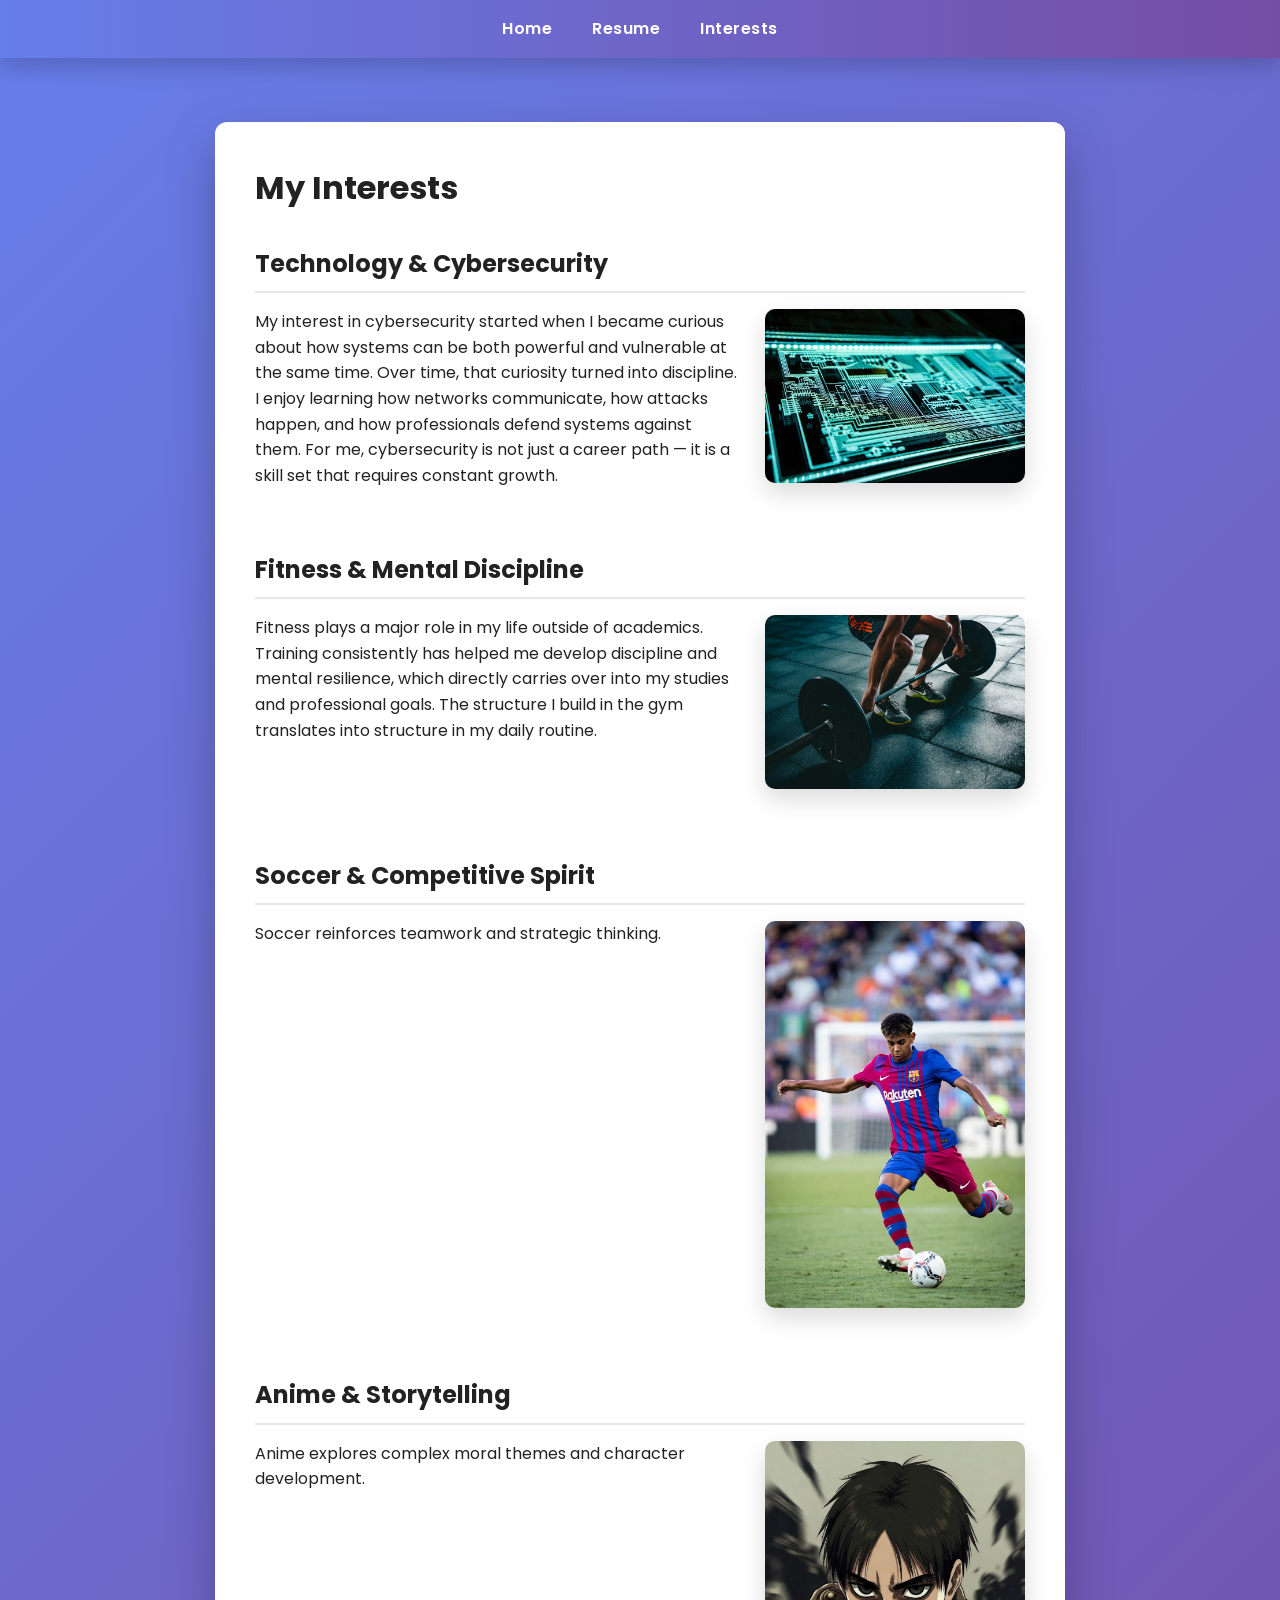
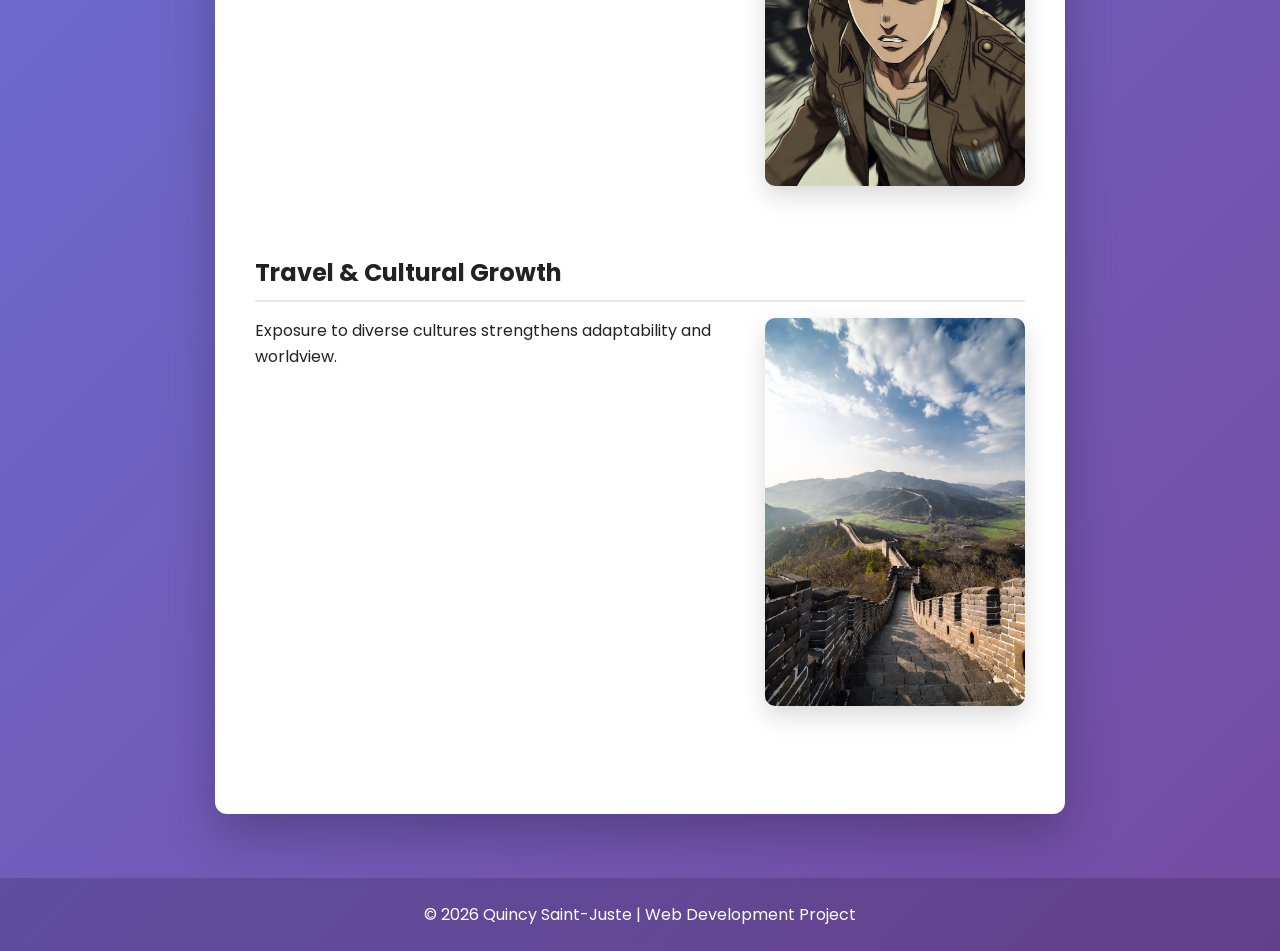
==== interests.html @ b576fa2a "Initial project 3 setup" ====
<!DOCTYPE html>
<html lang="en">
  <head>
    <meta charset="utf-8">
    <title>Interests</title>
    <link rel="stylesheet" href="css/reset.css">
    <link rel="stylesheet" href="css/style.css">
  </head>
  <body>
    <header>
      <nav>
        <ul>
          <li><a href="index.html">Home</a></li>
          <li><a href="resume.html">Resume</a></li>
          <li><a href="interests.html">Interests</a></li>
        </ul>
      </nav>
    </header>
    <main>
      <h1>My Interests</h1>

      <section>
        <h2>Technology & Cybersecurity</h2>
        <img src="media/cyber.jpg" alt="Digital cybersecurity visualization showing encrypted network security interface">
        <p>
          My interest in cybersecurity started when I became curious about how systems can be both powerful and vulnerable at the same time. 
          Over time, that curiosity turned into discipline. I enjoy learning how networks communicate, how attacks happen, and how professionals defend systems against them. 
          For me, cybersecurity is not just a career path — it is a skill set that requires constant growth.
        </p>
      </section>

      <section>
        <h2>Fitness & Mental Discipline</h2>
        <img src="media/fitnesss.jpg" alt="Man performing strength training workout symbolizing discipline and mental toughness">
        <p>
          Fitness plays a major role in my life outside of academics. 
          Training consistently has helped me develop discipline and mental resilience, which directly carries over into my studies and professional goals. 
          The structure I build in the gym translates into structure in my daily routine.
        </p>
      </section>

      <section>
        <h2>Soccer & Competitive Spirit</h2>
        <img src="media/Soccer.jpg" alt="Professional soccer player competing on field demonstrating teamwork and competitive drive">
        <p>
          Soccer reinforces teamwork and strategic thinking.
        </p>
      </section>

      <section>
        <h2>Anime & Storytelling</h2>
        <img src="media/Eren.jpg" alt="Anime character Eren Yeager representing themes of determination and freedom">
        <p>
          Anime explores complex moral themes and character development.
        </p>
      </section>

      <section>
        <h2>Travel & Cultural Growth</h2>
        <img src="media/Travel.jpg" alt="Scenic travel landscape representing global awareness and cultural growth">
        <p>
          Exposure to diverse cultures strengthens adaptability and worldview.
        </p>
      </section>

    </main>

    <footer>
        <p>© 2026 Quincy Saint-Juste | Web Development Project</p>
    </footer>
    
    </body>
    </html>
---- css/style.css ----
@import url('https://fonts.googleapis.com/css2?family=Poppins:wght@400;600&display=swap');

body {
    font-family: 'Poppins', Arial, sans-serif;
    line-height: 1.6;
    margin: 0;
    color: #222;
    background: linear-gradient(135deg, #667eea, #764ba2, #4facfe, #00f2fe);
    background-size: 300% 300%;
    animation: gradientShift 15s ease infinite;
}

@keyframes gradientShift {
    0% { background-position: 0% 50%; }
    50% { background-position: 100% 50%; }
    100% { background-position: 0% 50%; }
}

header {
    background: linear-gradient(90deg, rgba(102,126,234,0.95), rgba(118,75,162,0.95));
    padding: 1rem 0;
    box-shadow: 0 8px 25px rgba(0, 0, 0, 0.2);
}

nav ul {
    list-style: none;
    padding: 0;
    margin: 0 auto;
    width: fit-content;
}

nav ul li {
    float: left;
    margin: 0 20px;
}

header::after {
    content: "";
    display: block;
    clear: both;
}

nav a {
    color: #ffffff;
    text-decoration: none;
    font-weight: 600;
    font-size: 1rem;
    letter-spacing: 0.5px;
    transition: all 0.3s ease;
}

nav a:hover {
    color: #facc15;
}

main {
    position: relative;
    max-width: 850px;
    margin: 4rem auto;
    padding: 2.5rem;
    background: #ffffff;
    border-radius: 12px;
    box-shadow: 0 20px 50px rgba(0, 0, 0, 0.25);
    overflow: hidden;
}

.hero {
    position: relative;
    text-align: center;
    padding-top: 40px;
    margin-bottom: 3rem;
}

.hero h1 {
    position: relative;   /* still counts */
}

.hero p {
    font-size: 1.1rem;
    color: #4b5563;
}

h2 {
    margin-top: 2rem;
    margin-bottom: 1rem;
    border-bottom: 2px solid #e5e7eb;
    padding-bottom: 0.5rem;
}

h3 {
    margin-top: 1.5rem;
}

section img {
    float: right;
    width: 260px;
    margin: 0 0 20px 25px;
    border-radius: 10px;
    box-shadow: 0 10px 25px rgba(0, 0, 0, 0.15);
}

section::after {
    content: "";
    display: block;
    clear: both;
}

section {
    margin-bottom: 3rem;
}

footer {
    text-align: center;
    padding: 1.5rem;
    background: rgba(0, 0, 0, 0.15);
    color: white;
    margin-top: 4rem;
}
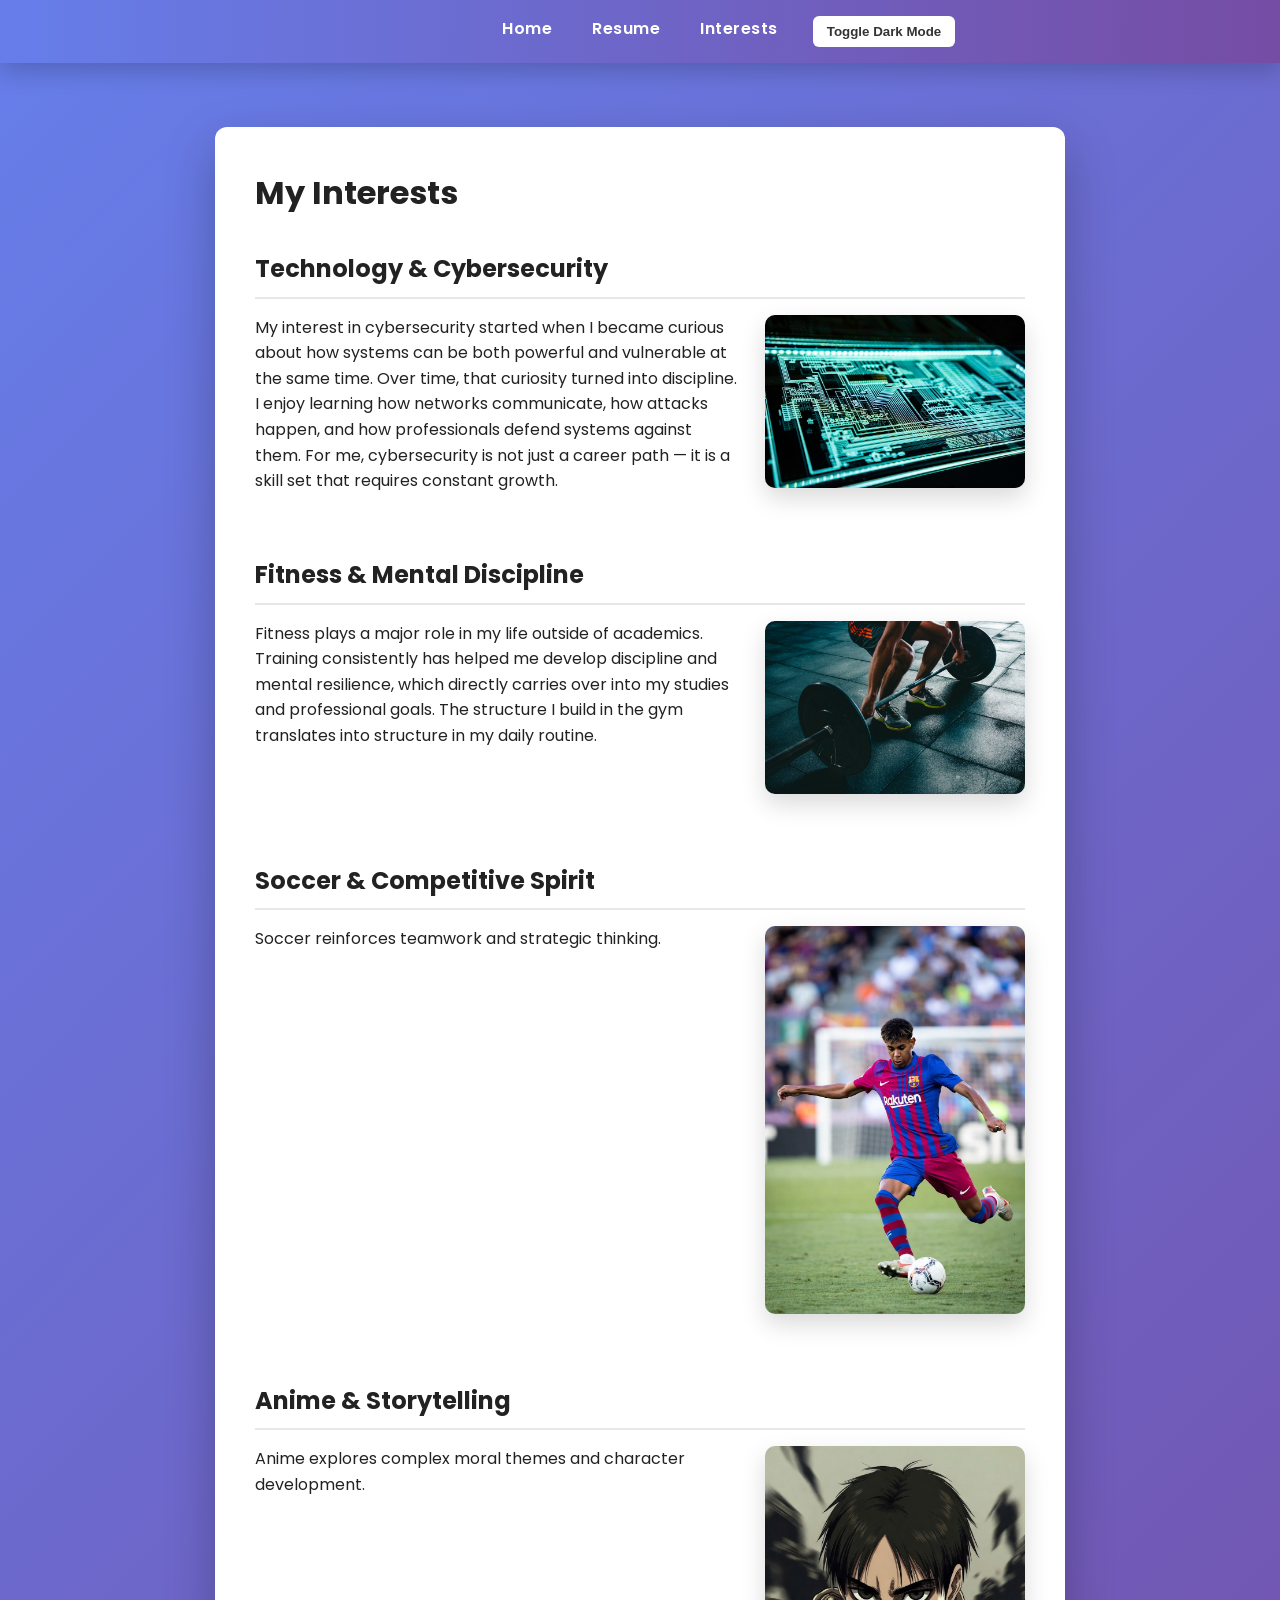
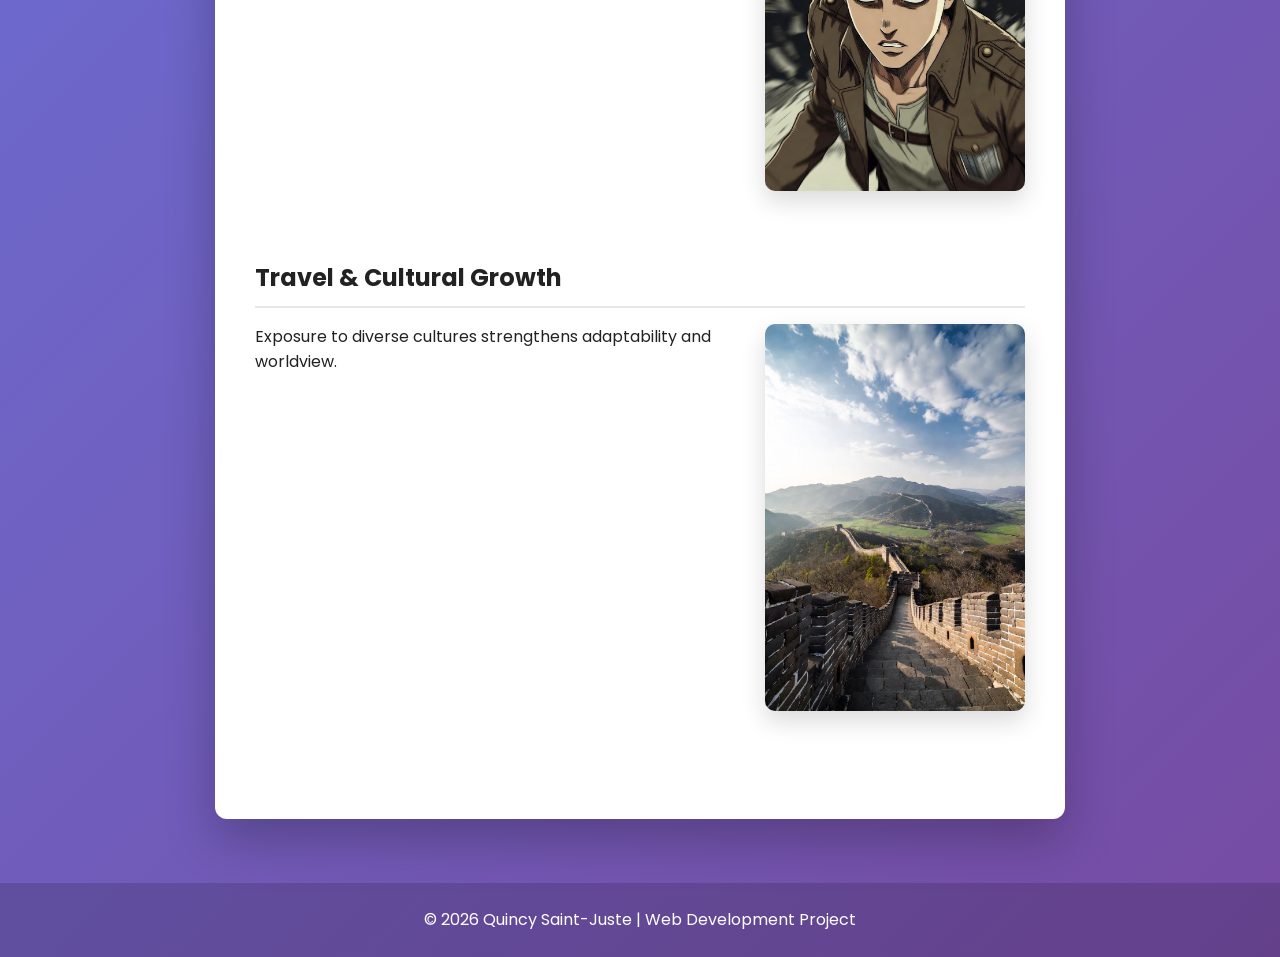
==== commit 3043401e: "Add dark mode toggle button to interests page navigation" ====
--- a/interests.html
+++ b/interests.html
@@ -5,6 +5,7 @@
     <title>Interests</title>
     <link rel="stylesheet" href="css/reset.css">
     <link rel="stylesheet" href="css/style.css">
+    <script src="js/script.js" defer></script>
   </head>
   <body>
     <header>
@@ -14,6 +15,9 @@
           <li><a href="resume.html">Resume</a></li>
           <li><a href="interests.html">Interests</a></li>
         </ul>
+
+        <button id="darkModeToggle">Toggle Dark Mode</button>
+
       </nav>
     </header>
     <main>
--- a/css/style.css
+++ b/css/style.css
@@ -115,4 +115,26 @@
     background: rgba(0, 0, 0, 0.15);
     color: white;
     margin-top: 4rem;
+}
+
+#map {
+  height: 400px;
+  width: 100%;
+  margin-top: 20px;
+  border-radius: 10px;
+}
+
+#darkModeToggle {
+  background-color: white;
+  color: #333;
+  border: none;
+  padding: 8px 14px;
+  border-radius: 6px;
+  cursor: pointer;
+  margin-left: 15px;
+  font-weight: bold;
+}
+
+#darkModeToggle:hover {
+  background-color: #ddd;
 }
